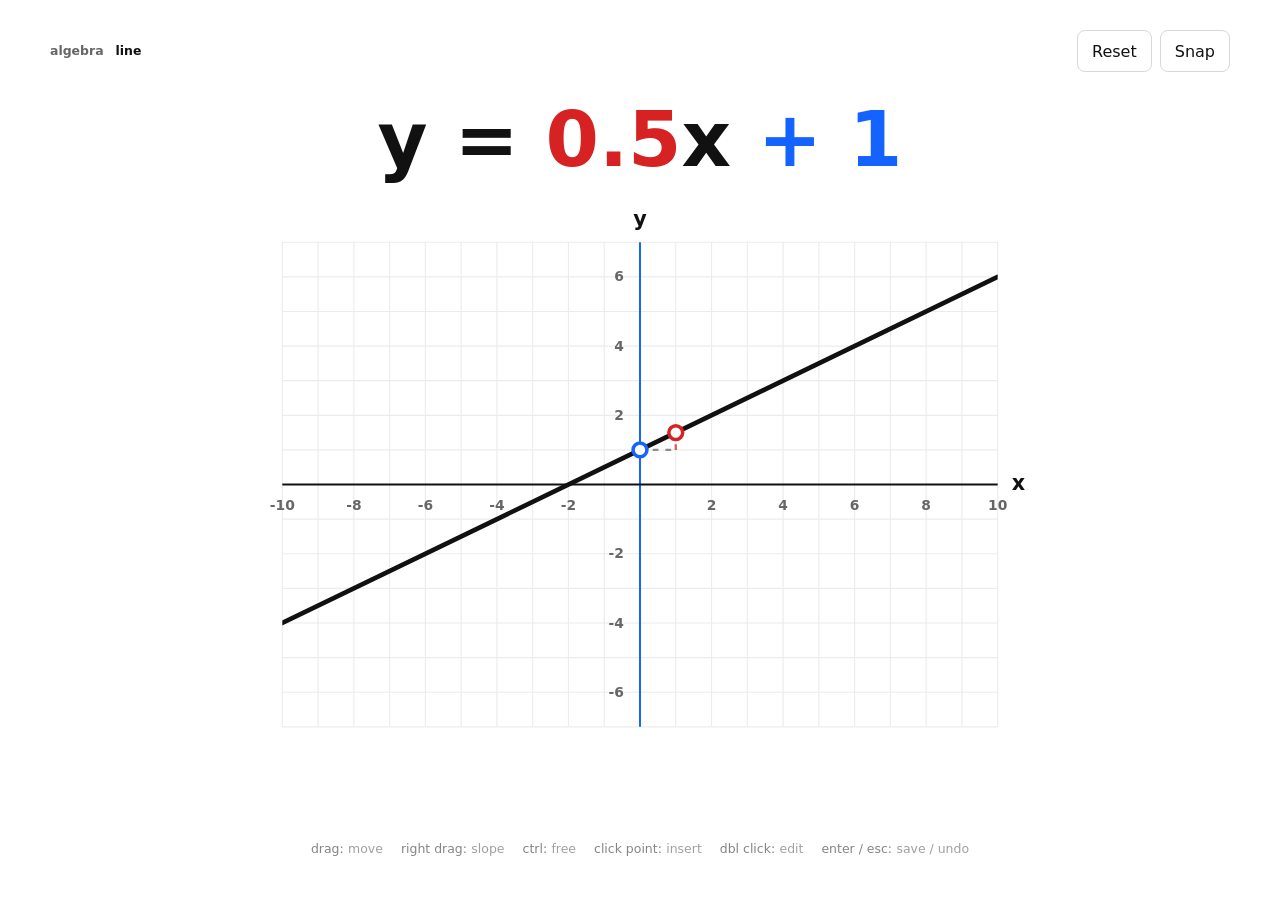
==== index.html @ 6f1e72e1 "Draft apps" ====
<!doctype html>
<html lang="en">
  <head>
    <meta charset="utf-8">
    <meta name="viewport" content="width=device-width, initial-scale=1">
    <meta http-equiv="refresh" content="0; url=lines/index.html">
    <title>Line</title>
    <script>
      window.location.replace("lines/index.html");
    </script>
  </head>
  <body>
    <a href="lines/index.html">line</a>
  </body>
</html>
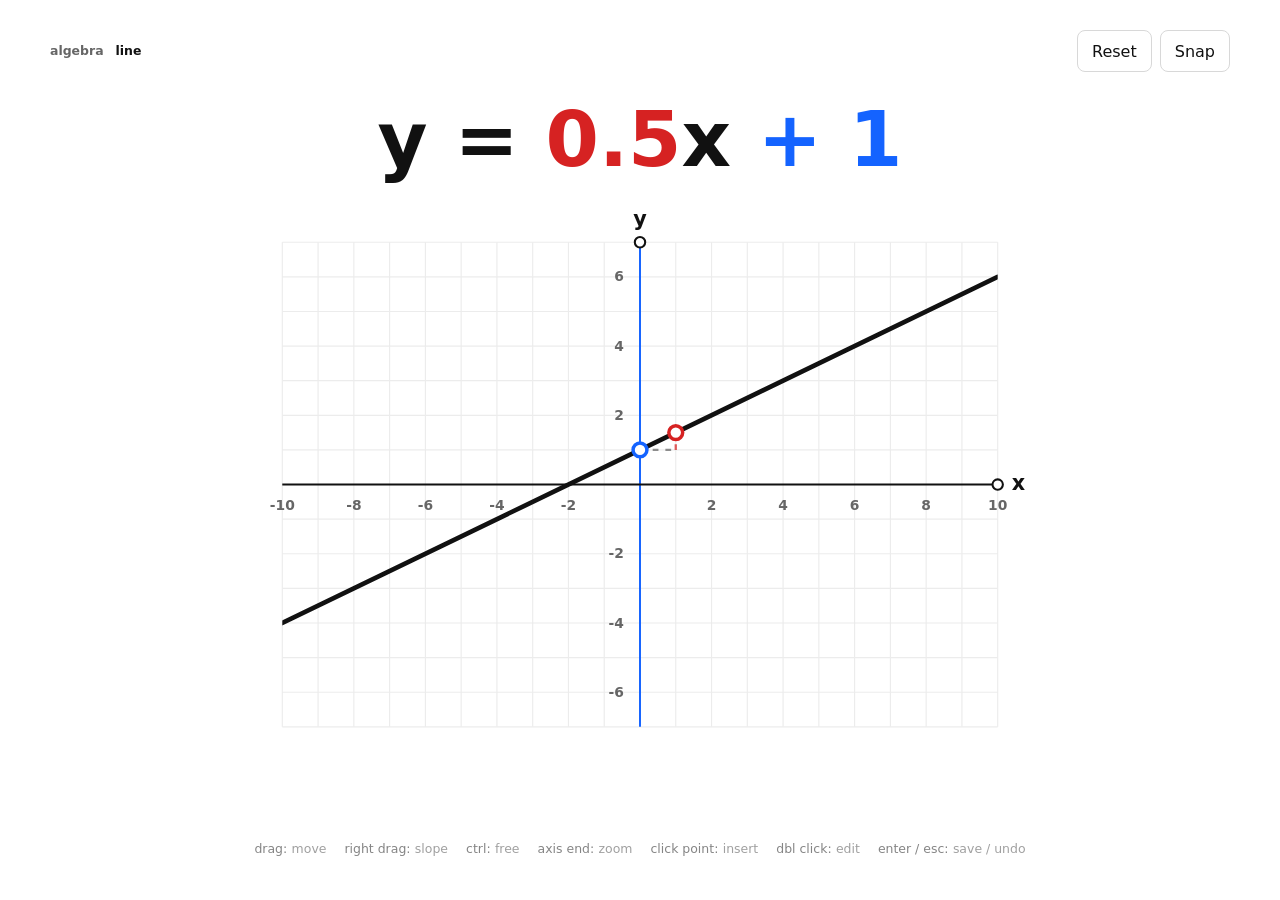
==== commit d9f983c9: "Add minor features" ====
--- a/index.html
+++ b/index.html
@@ -4,7 +4,7 @@
     <meta charset="utf-8">
     <meta name="viewport" content="width=device-width, initial-scale=1">
     <meta http-equiv="refresh" content="0; url=lines/index.html">
-    <title>Line</title>
+    <title>lines</title>
     <script>
       window.location.replace("lines/index.html");
     </script>
